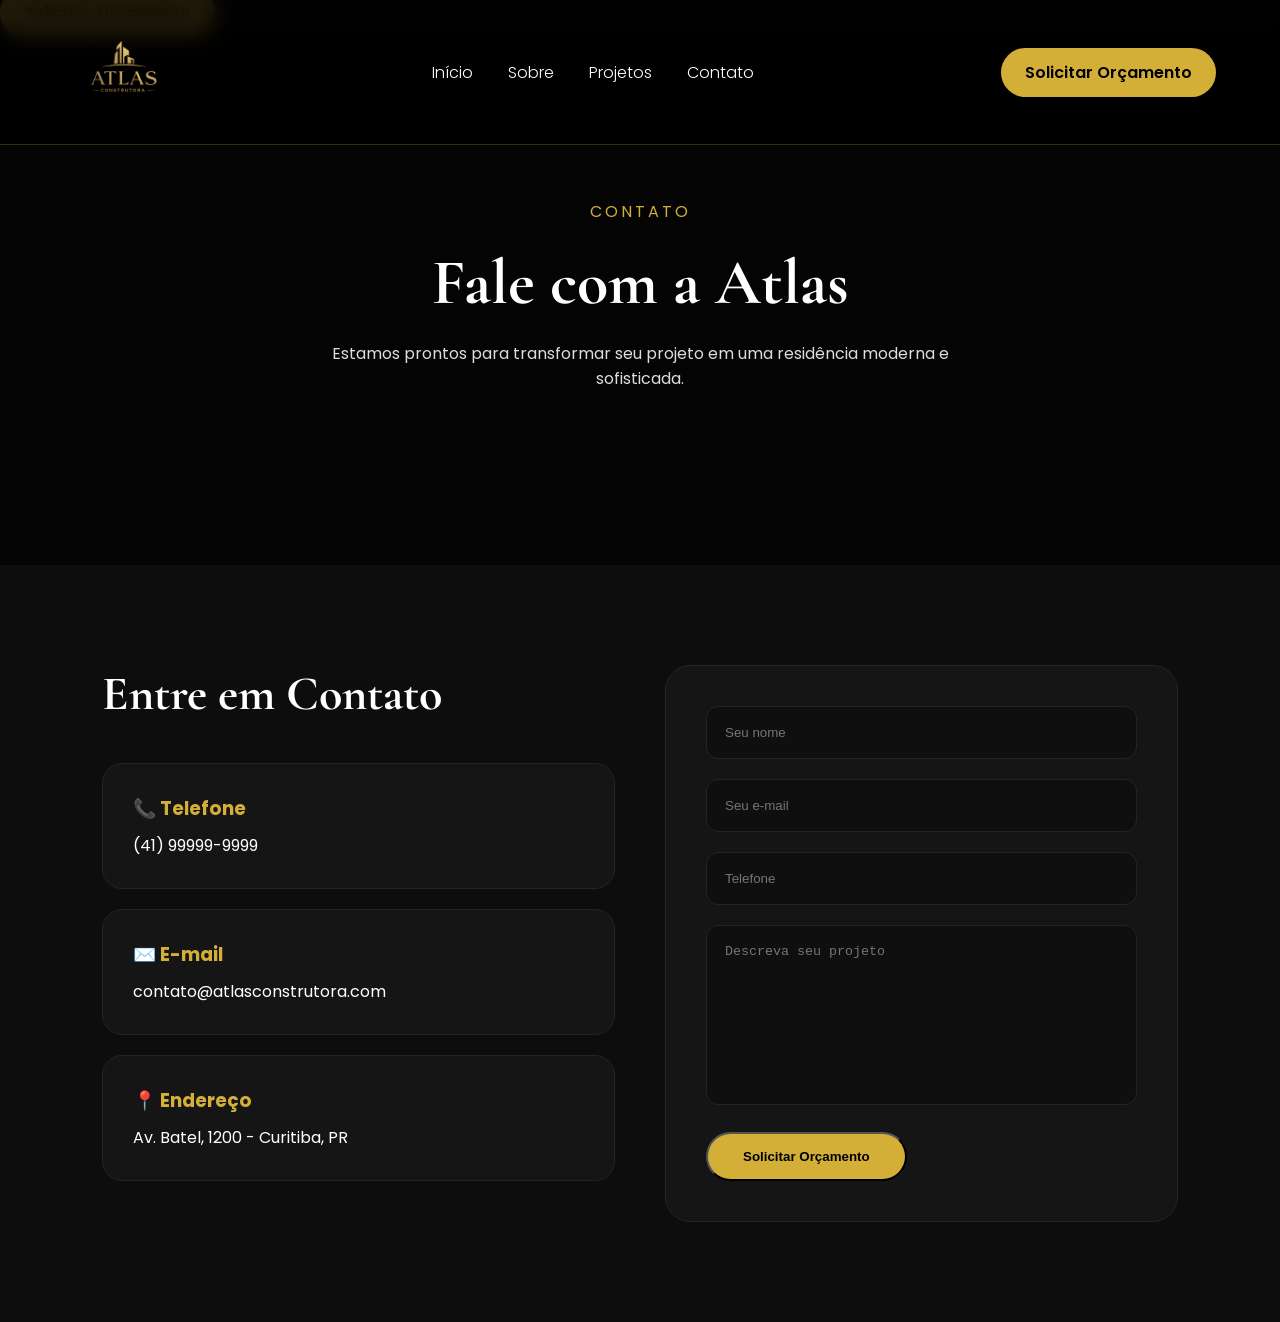
==== construtora/contato.html @ 77f3f8fb "Reorganizando projeto construtora" ====
<!DOCTYPE html>
<html lang="pt-BR">
<head>
    <meta charset="UTF-8">
    <meta name="viewport" content="width=device-width, initial-scale=1.0">
    <title>Contato | Atlas Construtora</title>

    <link rel="stylesheet" href="style.css">

    <link rel="preconnect" href="https://fonts.googleapis.com">
    <link href="https://fonts.googleapis.com/css2?family=Cormorant+Garamond:wght@400;600;700&family=Poppins:wght@300;400;500;600&display=swap" rel="stylesheet">
</head>
<body>

<header>
    <nav class="navbar">

        <div class="logo">
            <img src="img/logo.png" alt="Atlas Construtora">
        </div>

        <ul class="nav-links">
            <li><a href="index.html">Início</a></li>
            <li><a href="sobre.html">Sobre</a></li>
            <li><a href="projetos.html">Projetos</a></li>
            <li><a href="contato.html">Contato</a></li>
        </ul>

        <div class="menu-toggle">
            ☰
        </div>

        <a href="#" class="btn-nav">
            Solicitar Orçamento
        </a>

    </nav>
</header>

        <div class="menu-toggle">☰</div>

        <a href="#" class="btn-nav">Solicitar Orçamento</a>

    </nav>
</header>

<section class="hero-projetos">
    <div class="hero-projetos-content">
        <span>CONTATO</span>
        <h1>Fale com a Atlas</h1>
        <p>
            Estamos prontos para transformar seu projeto
            em uma residência moderna e sofisticada.
        </p>
    </div>
</section>

<section class="contato-page">

    <div class="container contato-grid">

        <div class="contato-info">

            <h2>Entre em Contato</h2>

            <div class="info-item">
                <h3>📞 Telefone</h3>
                <p>(41) 99999-9999</p>
            </div>

            <div class="info-item">
                <h3>✉️ E-mail</h3>
                <p>contato@atlasconstrutora.com</p>
            </div>

            <div class="info-item">
                <h3>📍 Endereço</h3>
                <p>Av. Batel, 1200 - Curitiba, PR</p>
            </div>

        </div>

        <form class="contato-form">

            <input type="text" placeholder="Seu nome" required>

            <input type="email" placeholder="Seu e-mail" required>

            <input type="text" placeholder="Telefone">

            <textarea placeholder="Descreva seu projeto"></textarea>

            <button type="submit" class="btn-primary">
                Solicitar Orçamento
            </button>

        </form>

    </div>

</section>

<script src="script.js"></script>

</body>
</html>
---- construtora/style.css ----
* {
    margin: 0;
    padding: 0;
    box-sizing: border-box;
}

body {
    background: #0d0d0d;
    color: #fff;
    font-family: 'Poppins', sans-serif;
}

html {
    scroll-behavior: smooth;
}

/* HEADER */

header {
    position: fixed;
    width: 100%;
    top: 0;
    z-index: 1000;
    transition: 0.4s;
}

.navbar {
    display: flex;
    justify-content: space-between;
    align-items: center;
    padding: 12px 5%;
    background: rgba(0,0,0,0.85);
    backdrop-filter: blur(10px);
    border-bottom: 1px solid rgba(212,175,55,0.25);
}   

.logo h2 {
    color: #d4af37;
    font-size: 2rem;
    font-family: 'Cormorant Garamond', serif;
}

.logo span {
    color: #ccc;
    font-size: 0.9rem;
    letter-spacing: 3px;
}

.nav-links {
    display: flex;
    list-style: none;
    gap: 35px;
}

.nav-links a {
    text-decoration: none;
    color: white;
    font-weight: 300;
    transition: 0.3s;
}

.nav-links a:hover {
    color: #d4af37;
}

.btn-nav {
    text-decoration: none;
    background: #d4af37;
    color: black;
    padding: 12px 24px;
    border-radius: 40px;
    font-weight: 600;
    transition: 0.3s;
}

.btn-nav:hover {
    transform: translateY(-3px);
}

/* HERO */

.hero {
    height: 100vh;
    background:
    linear-gradient(rgba(0,0,0,.6),
    rgba(0,0,0,.7)),
    url('https://images.unsplash.com/photo-1600585154526-990dced4db0d?w=1920');
    background-size: cover;
    background-position: center;
    display: flex;
    align-items: center;
    padding: 0 8%;
}

.hero-content {
    max-width: 800px;
}

.hero h1 {
    font-size: 4rem;
    line-height: 1.1;
    margin-bottom: 25px;
    font-family: 'Cormorant Garamond', serif;
}

.hero p {
    font-size: 1.1rem;
    color: #d6d6d6;
    margin-bottom: 35px;
}

.hero-buttons {
    display: flex;
    gap: 20px;
}

.btn-primary {
    background: #d4af37;
    color: black;
    padding: 15px 35px;
    border-radius: 40px;
    text-decoration: none;
    font-weight: 600;
}

.btn-secondary {
    border: 1px solid #d4af37;
    color: #d4af37;
    padding: 15px 35px;
    border-radius: 40px;
    text-decoration: none;
}

/* SECTIONS */

section {
    padding: 100px 8%;
}

.container {
    max-width: 1200px;
    margin: auto;
}

.section-title span {
    color: #d4af37;
    text-transform: uppercase;
    letter-spacing: 3px;
}

.section-title h2 {
    font-size: 2.8rem;
    margin-top: 10px;
    margin-bottom: 30px;
    font-family: 'Cormorant Garamond', serif;
}

/* CARDS */

.cards {
    display: flex;
    gap: 30px;
    margin-top: 50px;
}

.card {
    background: #151515;
    padding: 40px;
    border-radius: 20px;
    transition: 0.4s;
    border: 1px solid #242424;
}

.card:hover {
    transform: translateY(-10px);
    border-color: #d4af37;
}

.card h3 {
    margin-bottom: 15px;
    color: #d4af37;
}

/* PROJETOS */

.galeria {
    display: grid;
    grid-template-columns: repeat(3,1fr);
    gap: 20px;
}

.projeto {
    height: 350px;
    border-radius: 20px;
    background-size: cover;
    background-position: center;
}

.projeto:nth-child(1){
    background-image: url('https://images.unsplash.com/photo-1613977257365-aaae5a9817ff?w=1200');
}

.projeto:nth-child(2){
    background-image: url('https://images.unsplash.com/photo-1600607687939-ce8a6c25118c?w=1200');
}

.projeto:nth-child(3){
    background-image: url('https://images.unsplash.com/photo-1600047509807-ba8f99d2cdde?w=1200');
}

/* DIFERENCIAIS */

.diferenciais-grid {
    display: grid;
    grid-template-columns: repeat(2,1fr);
    gap: 20px;
    margin-top: 40px;
}

.diferenciais-grid div {
    background: #151515;
    padding: 30px;
    border-radius: 15px;
    border: 1px solid #242424;
}

/* CTA */

.cta {
    text-align: center;
}

.cta h2 {
    font-size: 3rem;
    margin-bottom: 20px;
}

.cta p {
    color: #ccc;
    margin-bottom: 30px;
}

/* FOOTER */

footer {
    background: black;
    padding: 50px 8%;
    text-align: center;
    border-top: 1px solid #1f1f1f;
}

.footer-content h2 {
    color: #d4af37;
    margin-bottom: 10px;
}

.footer-content p {
    color: #aaa;
    margin: 10px 0;
}

/* RESPONSIVO */

@media(max-width: 900px){

    .navbar {
        flex-direction: column;
        gap: 20px;
    }

    .nav-links {
        flex-direction: column;
        text-align: center;
    }

    .hero h1 {
        font-size: 2.5rem;
    }

    .cards {
        flex-direction: column;
    }

    .galeria {
        grid-template-columns: 1fr;
    }

    .diferenciais-grid {
        grid-template-columns: 1fr;
    }

    .hero-buttons {
        flex-direction: column;
    }
}

/* ANIMAÇÕES */

.card,
.section-title,
.projeto,
.cta {
    opacity: 0;
    transform: translateY(60px);
    transition: all 1s ease;
}

.show {
    opacity: 1;
    transform: translateY(0);
}

/* WHATSAPP */

.whatsapp {
    position: fixed;
    bottom: 30px;
    right: 30px;
    background: #d4af37;
    color: black;
    padding: 16px 25px;
    border-radius: 50px;
    text-decoration: none;
    font-weight: 600;
    z-index: 999;
    transition: .3s;
}

.whatsapp:hover {
    transform: scale(1.08);
}

/* MENU MOBILE */

.menu-toggle {
    display: none;
    font-size: 2rem;
    color: #d4af37;
    cursor: pointer;
}

@media(max-width: 900px){

    .navbar {
        position: relative;
    }

    .menu-toggle {
        display: block;
    }

    .nav-links {
        position: absolute;
        top: 100px;
        left: -100%;
        width: 100%;
        background: #0d0d0d;
        flex-direction: column;
        text-align: center;
        padding: 30px 0;
        transition: .4s;
    }

    .nav-links.active {
        left: 0;
    }

    .btn-nav {
    text-decoration: none;
    background: #d4af37;
    color: black;
    padding: 16px 35px;
    border-radius: 50px;
    font-weight: 600;
    transition: .3s;
    font-size: 1rem;
   }
}

/* HERO PROJETOS */

.hero-projetos {
    height: 60vh;
    background:
    linear-gradient(rgba(0,0,0,.7),
    rgba(0,0,0,.7)),
    url('https://images.unsplash.com/photo-1600607687644-c7171b42498f?w=1920');

    background-size: cover;
    background-position: center;
    display: flex;
    align-items: center;
    justify-content: center;
    text-align: center;
    padding: 0 8%;
}

.hero-projetos-content span {
    color: #d4af37;
    letter-spacing: 3px;
}

.hero-projetos-content h1 {
    font-size: 4rem;
    margin: 20px 0;
    font-family: 'Cormorant Garamond', serif;
}

.hero-projetos-content p {
    color: #ddd;
    max-width: 700px;
}

/* GRID PROJETOS */

.projetos-page {
    padding: 100px 8%;
}

.projetos-grid {
    display: grid;
    grid-template-columns: repeat(2, 1fr);
    gap: 40px;
}

.projeto-card {
    background: #151515;
    border-radius: 20px;
    overflow: hidden;
    border: 1px solid #222;
    transition: .4s;
}

.projeto-card:hover {
    transform: translateY(-10px);
    border-color: #d4af37;
}

.projeto-card img {
    width: 100%;
    height: 320px;
    object-fit: cover;
}

.projeto-info {
    padding: 30px;
}

.projeto-info h3 {
    color: #d4af37;
    margin-bottom: 10px;
}

.projeto-info span {
    color: #aaa;
    display: block;
    margin-bottom: 15px;
}

.projeto-info p {
    color: #ddd;
}

@media(max-width: 900px){
    .projetos-grid {
        grid-template-columns: 1fr;
    }

    .hero-projetos-content h1 {
        font-size: 2.5rem;
    }
}

/* CONTATO */

.contato-page {
    padding: 100px 8%;
}

.contato-grid {
    display: grid;
    grid-template-columns: 1fr 1fr;
    gap: 50px;
}

.contato-info h2 {
    font-size: 3rem;
    margin-bottom: 40px;
    font-family: 'Cormorant Garamond', serif;
}

.info-item {
    background: #151515;
    padding: 30px;
    border-radius: 20px;
    margin-bottom: 20px;
    border: 1px solid #242424;
}

.info-item h3 {
    color: #d4af37;
    margin-bottom: 10px;
}

.contato-form {
    background: #151515;
    padding: 40px;
    border-radius: 25px;
    border: 1px solid #242424;
}

.contato-form input,
.contato-form textarea {
    width: 100%;
    background: #0f0f0f;
    border: 1px solid #242424;
    color: white;
    padding: 18px;
    border-radius: 12px;
    margin-bottom: 20px;
    outline: none;
}

.contato-form textarea {
    min-height: 180px;
    resize: none;
}

@media(max-width:900px){

    .contato-grid{
        grid-template-columns: 1fr;
    }

}

/* SOBRE */

.sobre-page {
    padding: 100px 8%;
}

.sobre-grid {
    display: grid;
    grid-template-columns: 1fr 1fr;
    gap: 50px;
    align-items: center;
}

.sobre-texto h2 {
    font-size: 3rem;
    margin-bottom: 25px;
    font-family: 'Cormorant Garamond', serif;
}

.sobre-texto p {
    color: #ccc;
    margin-bottom: 20px;
    line-height: 1.8;
}

.sobre-imagem img {
    width: 100%;
    border-radius: 25px;
}

@media(max-width:900px){

    .sobre-grid{
        grid-template-columns: 1fr;
    }

}

/* LOGO */

.logo img {
    width: 120px;
    height: auto;
    display: block;
}

/* MOBILE */

@media(max-width:900px){

    .logo img{
        width: 140px;
    }

}
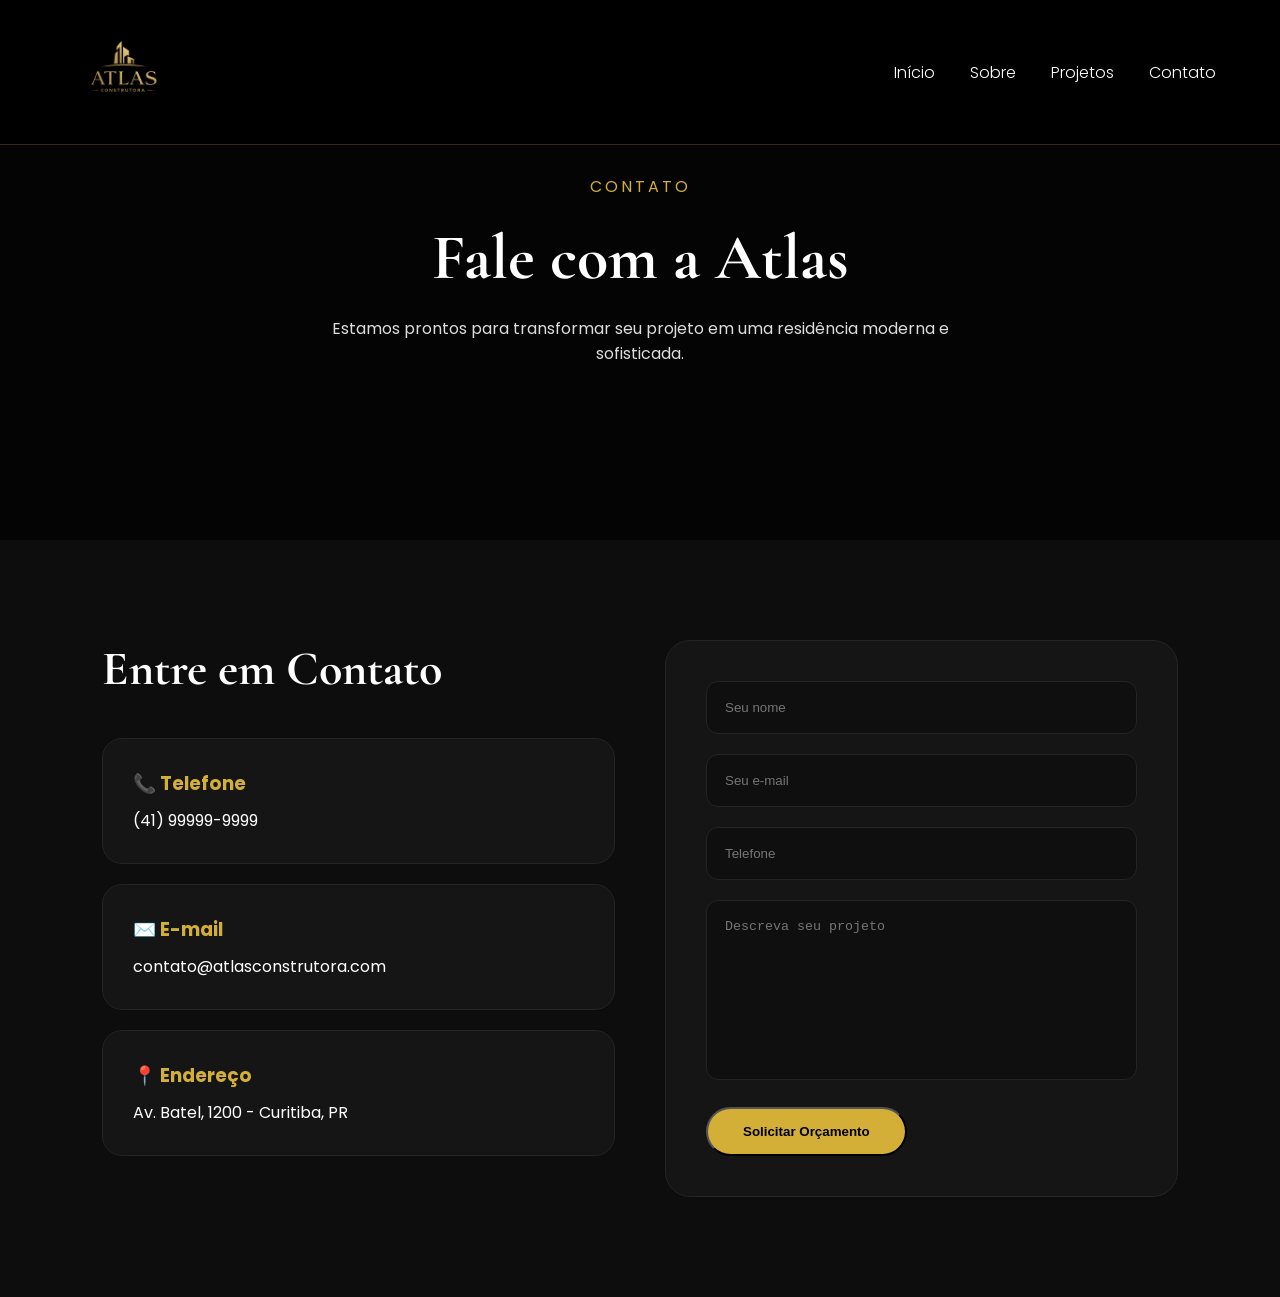
==== commit 6572f558: "Atualizando site" ====
--- a/construtora/contato.html
+++ b/construtora/contato.html
@@ -29,17 +29,6 @@
         <div class="menu-toggle">
             ☰
         </div>
-
-        <a href="#" class="btn-nav">
-            Solicitar Orçamento
-        </a>
-
-    </nav>
-</header>
-
-        <div class="menu-toggle">☰</div>
-
-        <a href="#" class="btn-nav">Solicitar Orçamento</a>
 
     </nav>
 </header>
--- a/construtora/style.css
+++ b/construtora/style.css
@@ -580,12 +580,112 @@
     display: block;
 }
 
-/* MOBILE */
-
-@media(max-width:900px){
+/* MOBILE PREMIUM FINAL */
+
+@media(max-width: 900px){
+
+    .navbar{
+        padding: 12px 20px;
+        justify-content: space-between;
+        align-items: center;
+    }
 
     .logo img{
-        width: 140px;
-    }
-
-}+        width: 95px;
+    }
+
+    .menu-toggle{
+        display: block;
+        font-size: 2rem;
+        color: #d4af37;
+        cursor: pointer;
+        z-index: 1001;
+    }
+
+    .nav-links{
+        position: fixed;
+        top: 80px;
+        left: -100%;
+        width: 100%;
+        background: #0d0d0d;
+        flex-direction: column;
+        text-align: center;
+        padding: 40px 0;
+        gap: 25px;
+        transition: .4s;
+        z-index: 999;
+    }
+
+    .nav-links.active{
+        left: 0;
+    }
+
+    .btn-nav{
+        display: none;
+    }
+
+    .hero{
+        height: 100vh;
+        padding: 120px 25px 40px;
+        text-align: left;
+    }
+
+    .hero-content{
+        max-width: 100%;
+        margin-top: 0;
+    }
+
+    .hero h1{
+        font-size: 2.4rem;
+        line-height: 1.1;
+        margin-bottom: 20px;
+    }
+
+    .hero p{
+        font-size: 1rem;
+        line-height: 1.7;
+        margin-bottom: 25px;
+    }
+
+    .hero-buttons{
+        flex-direction: column;
+        width: 100%;
+    }
+
+    .btn-primary,
+    .btn-secondary{
+        width: 100%;
+        text-align: center;
+    }
+
+    .cards{
+        flex-direction: column;
+    }
+
+    .galeria{
+        grid-template-columns: 1fr;
+    }
+
+    .projetos-grid{
+        grid-template-columns: 1fr;
+    }
+
+    .contato-grid{
+        grid-template-columns: 1fr;
+    }
+
+    .sobre-grid{
+        grid-template-columns: 1fr;
+    }
+
+    .hero-projetos h1{
+        font-size: 2.4rem;
+    }
+
+    .whatsapp{
+        bottom: 20px;
+        right: 20px;
+        padding: 14px 20px;
+    }
+}
+
